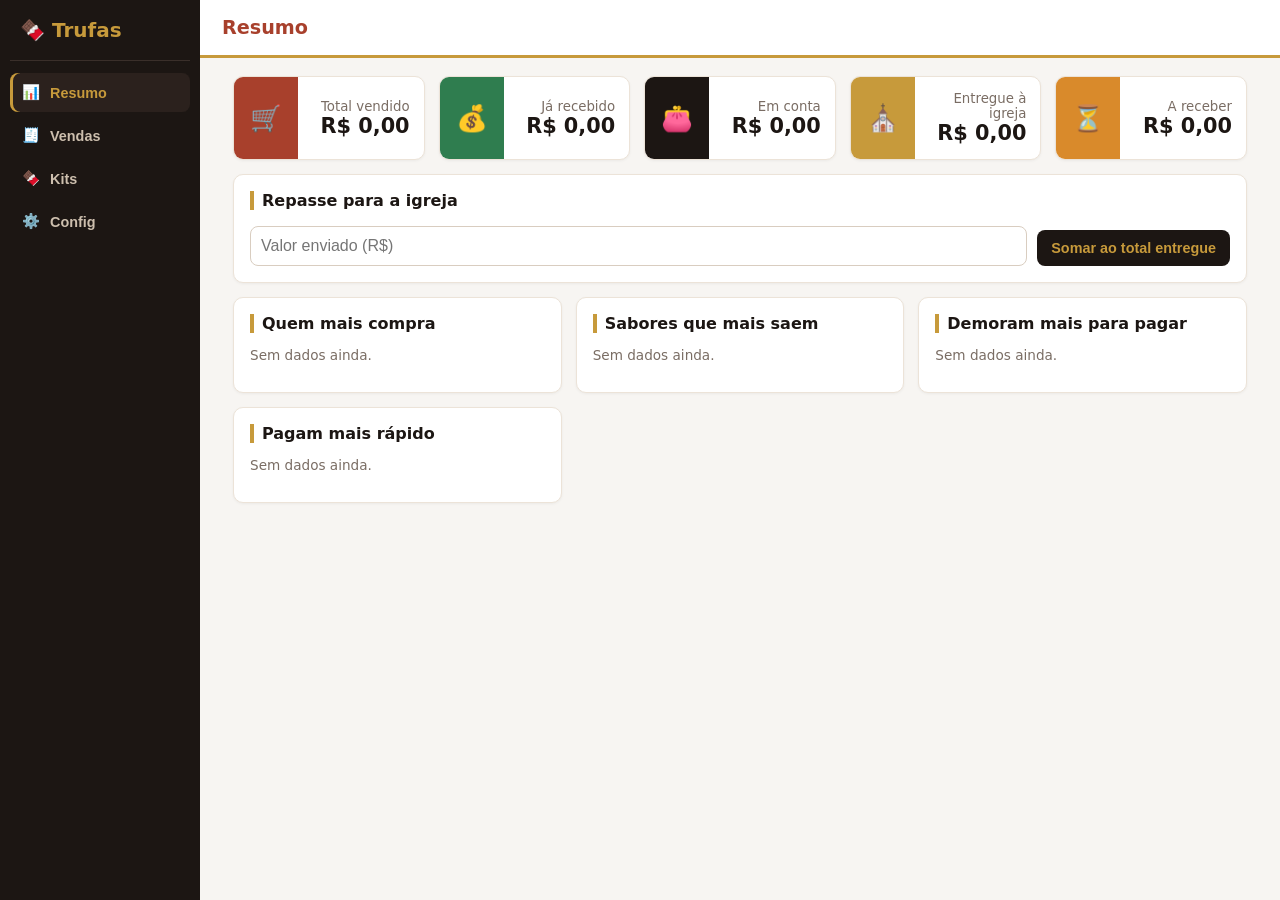
==== index.html @ f1617c24 "Site de vendas de trufas" ====
<!DOCTYPE html>
<html lang="pt-BR"><head><meta charset="utf-8">
<meta name="viewport" content="width=device-width,initial-scale=1">
<title>Trufas da Igreja</title><link rel="stylesheet" href="css/style.css"></head><body>
<aside><div class="logo">🍫 <span>Trufas</span></div><nav>
<button data-t="resumo" class="on"><i>📊</i><span>Resumo</span></button><button data-t="vendas"><i>🧾</i><span>Vendas</span></button><button data-t="kits"><i>🍫</i><span>Kits</span></button><button data-t="config"><i>⚙️</i><span>Config</span></button></nav></aside>
<div class="wrap"><div class="top"><h1 id="tt">Resumo</h1></div><main>
<section id="resumo"><div class="cards" id="cards"></div>
<div class="box"><h2>Repasse para a igreja</h2><div class="row"><input id="rep" type="number" step="0.01" min="0" placeholder="Valor enviado (R$)"><button id="repBtn">Somar ao total entregue</button></div></div>
<div class="grid"><div class="box"><h2>Quem mais compra</h2><div id="top"></div></div><div class="box"><h2>Sabores que mais saem</h2><div id="sab"></div></div>
<div class="box"><h2>Demoram mais para pagar</h2><div id="lento"></div></div><div class="box"><h2>Pagam mais rápido</h2><div id="rapido"></div></div></div></section>
<section id="vendas" hidden>
<form id="fv" class="pos"><div class="box"><div class="row"><label>Quem comprou<input name="buyer" placeholder="Nome" required></label><label>Data da venda<input type="date" name="date" required></label></div>
<h2>Escolha os kits</h2><div id="tiles" class="tiles"></div></div>
<div class="cartbox"><div id="cart"></div>
<div class="pay"><label class="chk"><input type="checkbox" name="paid"> Já pagou</label>
<div id="pg" hidden class="row"><label>Como<select name="method"><option>Pix</option><option>Dinheiro</option></select></label><label>Data do pagamento<input type="date" name="paidDate"></label></div>
<label class="chk"><input type="checkbox" name="delivered"> Já foi entregue</label></div>
<div class="tot"><span>Total</span><b id="tot">R$ 0,00</b></div><button class="big">SALVAR VENDA</button></div></form>
<div class="box"><div class="row"><input id="busca" placeholder="🔍 Buscar comprador"><select id="flt"><option value="">Todas</option><option value="np">Não pagas</option><option value="ne">Não entregues</option></select></div>
<div class="tw"><table><thead><tr><th></th><th>Data</th><th>Comprador</th><th>Kits</th><th>Valor</th><th>Pagamento</th><th>Entrega</th><th></th></tr></thead><tbody id="lista"></tbody></table></div></div></section>
<section id="kits" hidden><form id="fk" class="box"><h2>Cadastrar kit</h2><div class="row"><label>Sabores (separe por vírgula)<input name="f" placeholder="chocolate, ninho, morango" required></label><button>Cadastrar kit</button></div>
<p class="mut">Número automático: se os sabores já existirem em um kit, soma +1 no estoque dele. Para mudar só a quantidade, use os botões na tabela abaixo.</p></form>
<div class="box"><div class="tw"><table><thead><tr><th>Kit</th><th>Sabores</th><th>Estoque (ajuste aqui)</th><th>Vendidos</th><th>Restam</th><th></th></tr></thead><tbody id="kitlist"></tbody></table></div></div></section>
<section id="config" hidden><form id="fc" class="box"><h2>Conexão com o GitHub</h2>
<label>Usuário do GitHub<input name="owner" required></label><label>Nome do repositório<input name="repo" required></label>
<label>Token (fica só neste aparelho)<input name="token" type="password" placeholder="github_pat_..."></label>
<p class="mut">Token fine-grained, só deste repositório, permissão <b>Contents: Read and write</b>. Sem token o site só mostra os dados.</p><button>Salvar configuração</button></form></section>
</main></div><div id="toast"></div><script src="js/app.js"></script></body></html>
---- css/style.css ----
:root{--tom:#a8402c;--gold:#c79a3b;--ink:#1c1613;--mut:#7a6d64;--line:#ece3d8;--bg:#f7f5f2}
*{box-sizing:border-box}body{margin:0;display:flex;min-height:100vh;font-family:system-ui,sans-serif;background:var(--bg);color:var(--ink)}
aside{width:200px;background:var(--ink);position:sticky;top:0;height:100vh;padding:18px 10px;flex-shrink:0}
.logo{color:var(--gold);font-weight:800;font-size:1.25rem;padding:0 10px 18px;border-bottom:1px solid #3a2f2a;margin-bottom:12px}
nav button{display:flex;gap:10px;align-items:center;width:100%;background:none;color:#cdbfae;text-align:left;margin-bottom:4px;padding:11px 12px;border-radius:8px}
nav button.on{background:#2b211d;color:var(--gold);box-shadow:inset 3px 0 var(--gold)}nav i{font-style:normal}
.wrap{flex:1;min-width:0}.top{background:#fff;border-bottom:3px solid var(--gold);padding:16px 22px}h1{margin:0;font-size:1.2rem;color:var(--tom)}
main{max-width:1050px;margin:auto;padding:18px}
h2{margin:0 0 12px;font-size:1rem;border-left:4px solid var(--gold);padding-left:8px}
.box{background:#fff;border:1px solid var(--line);border-radius:10px;padding:16px;margin-bottom:14px;box-shadow:0 1px 3px #0000000d}
.cards{display:grid;grid-template-columns:repeat(auto-fit,minmax(190px,1fr));gap:14px;margin-bottom:14px}
.card{background:#fff;border:1px solid var(--line);border-radius:10px;display:flex;align-items:center;gap:12px;padding:0 14px 0 0;overflow:hidden;box-shadow:0 1px 3px #0000000d}
.card i{font-style:normal;font-size:1.6rem;width:64px;align-self:stretch;display:grid;place-items:center;background:var(--tom)}
.card:nth-child(2) i{background:#2f7d4f}.card:nth-child(3) i{background:var(--ink)}.card:nth-child(4) i{background:var(--gold)}.card:nth-child(5) i{background:#d98a2b}
.card div{padding:14px 0;text-align:right;flex:1}.card small{color:var(--mut);display:block}.card b{font-size:1.3rem}
.grid{display:grid;grid-template-columns:repeat(auto-fit,minmax(290px,1fr));gap:14px}.grid .box{margin:0}
.rk{display:flex;gap:10px;align-items:center;padding:8px 0;border-bottom:1px solid var(--line)}.rk:last-child{border:0}
.rk i{font-style:normal;background:var(--ink);color:var(--gold);width:24px;height:24px;border-radius:50%;display:grid;place-items:center;font-size:.8rem;font-weight:700}.rk span{flex:1}.rk b{color:var(--tom)}
label{display:block;margin-bottom:10px;font-size:.82rem;color:var(--mut)}
input,select{width:100%;padding:10px;margin-top:4px;border-radius:8px;border:1px solid #d9cdc0;background:#fff;color:var(--ink);font-size:1rem}
.chk{display:flex;align-items:center;gap:8px;color:var(--ink);font-size:.95rem}.chk input{width:auto;margin:0}
button{background:var(--ink);color:var(--gold);border:0;border-radius:8px;padding:10px 14px;font-weight:700;font-size:.9rem;cursor:pointer}
button.bad{background:#fbe9e5;color:var(--tom)}button.ok{background:#e4f3df;color:#2f6b25}button.no{background:#fbf1d9;color:#8a6410}
.row{display:flex;gap:10px;flex-wrap:wrap;align-items:flex-end}.row>*{flex:1;min-width:140px}.row button{flex:0 0 auto}
.pos{display:grid;grid-template-columns:1fr 340px;gap:14px;margin-bottom:14px}.pos .box{margin:0}
.tiles{display:grid;grid-template-columns:repeat(auto-fill,minmax(150px,1fr));gap:10px}
.tile{position:relative;background:#fff;color:var(--ink);border:2px solid var(--line);text-align:left;padding:12px;min-height:96px}
.tile.sel{border-color:var(--gold);box-shadow:0 3px 10px #c79a3b44}.tile b{color:var(--tom);font-size:1.05rem;display:block}
.tile small{display:block;color:var(--mut);font-weight:400;margin-top:4px}.tile em{font-style:normal;display:block;margin-top:6px;font-size:.78rem;color:var(--mut)}
.tile .bd{position:absolute;top:-8px;right:-8px;background:var(--tom);color:#fff;border-radius:12px;min-width:24px;text-align:center;font-size:.8rem}.tile .bd:empty{display:none}
.cartbox{background:#fff;border:1px solid var(--line);border-radius:10px;padding:16px;display:flex;flex-direction:column;box-shadow:0 1px 3px #0000000d}
.cartbox h3{margin:0 0 8px;font-size:1.1rem}.items{min-height:90px;border-top:1px solid var(--line);margin-bottom:10px}
.ci{display:flex;align-items:center;gap:6px;padding:9px 0;border-bottom:1px solid var(--line)}.ci span{flex:1;font-weight:600}.ci small{display:block;color:var(--mut);font-weight:400;font-size:.75rem}
.ci button{padding:2px 9px;background:#f1ebe3;color:var(--ink)}.pay{border-top:1px solid var(--line);padding-top:12px}.pay .chk{margin-bottom:10px}
.tot{display:flex;justify-content:space-between;align-items:baseline;margin:6px 0 12px}.tot b{font-size:1.8rem}
.big{background:var(--tom);color:#fff;padding:14px;font-size:1rem}
.tw{overflow-x:auto;margin-top:10px}table{width:100%;border-collapse:collapse;font-size:.9rem}
th{text-align:left;color:var(--mut);font-size:.72rem;text-transform:uppercase;padding:8px;border-bottom:2px solid var(--line)}
td{padding:9px 8px;border-bottom:1px solid var(--line);white-space:nowrap}td small{color:var(--mut)}td button{padding:5px 9px;font-size:.78rem}
.dot{display:inline-block;width:11px;height:11px;border-radius:50%;background:var(--tom)}.dot.m{background:var(--gold)}.dot.g{background:#2f9a5b}
.mut{color:var(--mut);font-size:.85rem}
#toast{position:fixed;bottom:80px;left:50%;transform:translateX(-50%);background:var(--ink);color:var(--gold);padding:10px 16px;border-radius:20px;display:none;font-weight:700;z-index:9}
@media(max-width:820px){body{display:block}aside{position:fixed;top:auto;bottom:0;left:0;right:0;width:100%;height:60px;padding:0;z-index:8}
.logo{display:none}nav{display:flex;height:100%}nav button{flex-direction:column;justify-content:center;gap:0;margin:0;border-radius:0;text-align:center;font-size:.72rem}nav button.on{box-shadow:inset 0 3px var(--gold)}
.wrap{padding-bottom:70px}.pos{grid-template-columns:1fr}main{padding:12px}}
.qn{width:70px;text-align:center;margin:0;padding:6px}
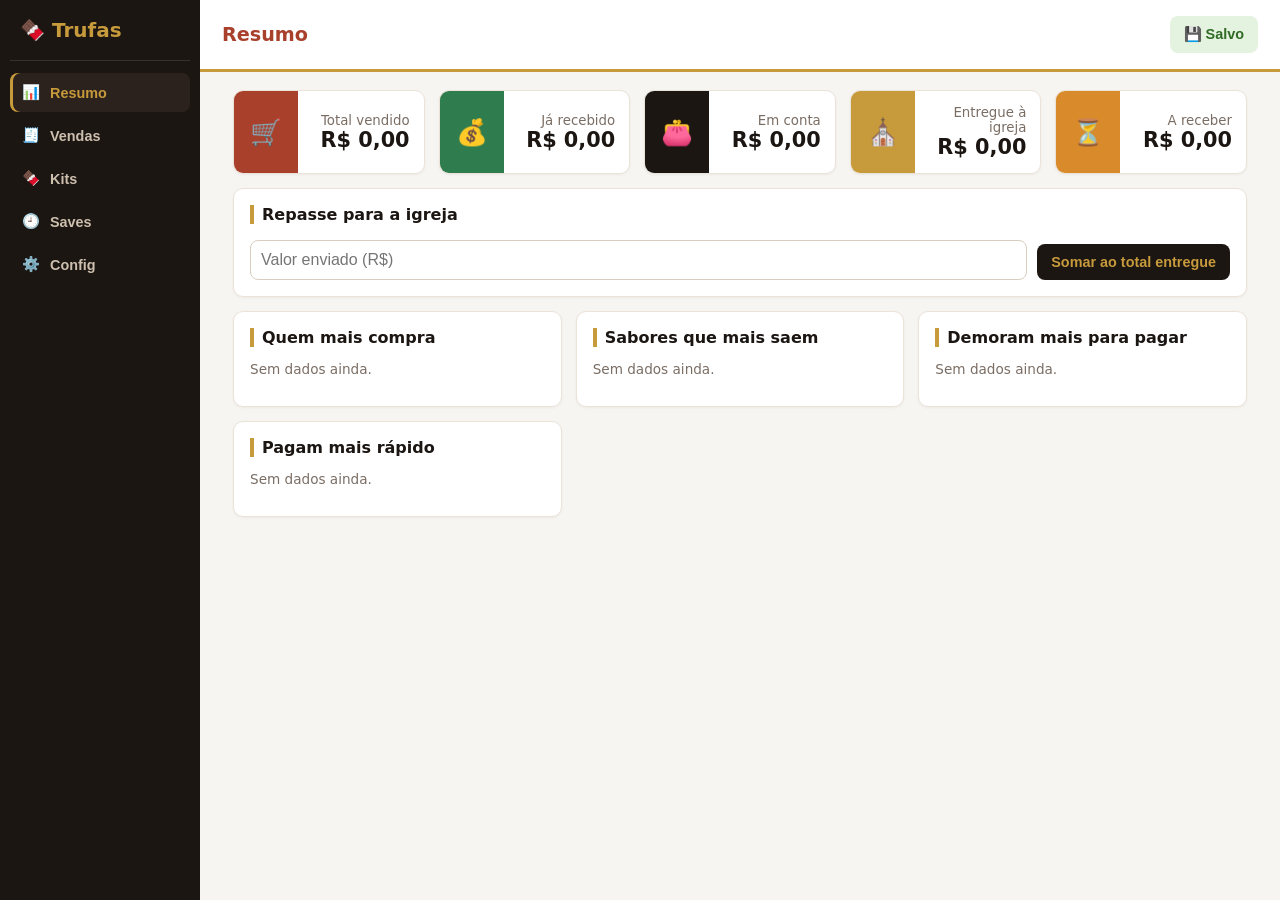
==== commit 80ae26c3: "Botão salvar, autosave e histórico de saves" ====
--- a/index.html
+++ b/index.html
@@ -3,8 +3,8 @@
 <meta name="viewport" content="width=device-width,initial-scale=1">
 <title>Trufas da Igreja</title><link rel="stylesheet" href="css/style.css"></head><body>
 <aside><div class="logo">🍫 <span>Trufas</span></div><nav>
-<button data-t="resumo" class="on"><i>📊</i><span>Resumo</span></button><button data-t="vendas"><i>🧾</i><span>Vendas</span></button><button data-t="kits"><i>🍫</i><span>Kits</span></button><button data-t="config"><i>⚙️</i><span>Config</span></button></nav></aside>
-<div class="wrap"><div class="top"><h1 id="tt">Resumo</h1></div><main>
+<button data-t="resumo" class="on"><i>📊</i><span>Resumo</span></button><button data-t="vendas"><i>🧾</i><span>Vendas</span></button><button data-t="kits"><i>🍫</i><span>Kits</span></button><button data-t="saves"><i>🕘</i><span>Saves</span></button><button data-t="config"><i>⚙️</i><span>Config</span></button></nav></aside>
+<div class="wrap"><div class="top"><h1 id="tt">Resumo</h1><button id="sv">💾 <span>Salvo</span></button></div><main>
 <section id="resumo"><div class="cards" id="cards"></div>
 <div class="box"><h2>Repasse para a igreja</h2><div class="row"><input id="rep" type="number" step="0.01" min="0" placeholder="Valor enviado (R$)"><button id="repBtn">Somar ao total entregue</button></div></div>
 <div class="grid"><div class="box"><h2>Quem mais compra</h2><div id="top"></div></div><div class="box"><h2>Sabores que mais saem</h2><div id="sab"></div></div>
@@ -22,6 +22,7 @@
 <section id="kits" hidden><form id="fk" class="box"><h2>Cadastrar kit</h2><div class="row"><label>Sabores (separe por vírgula)<input name="f" placeholder="chocolate, ninho, morango" required></label><button>Cadastrar kit</button></div>
 <p class="mut">Número automático: se os sabores já existirem em um kit, soma +1 no estoque dele. Para mudar só a quantidade, use os botões na tabela abaixo.</p></form>
 <div class="box"><div class="tw"><table><thead><tr><th>Kit</th><th>Sabores</th><th>Estoque (ajuste aqui)</th><th>Vendidos</th><th>Restam</th><th></th></tr></thead><tbody id="kitlist"></tbody></table></div></div></section>
+<section id="saves" hidden><p class="mut">Guarda os últimos 10 saves manuais e 10 automáticos (a cada 1 min, se houver alteração).</p><div class="grid"><div class="box"><h2>Manuais</h2><div id="sm"></div></div><div class="box"><h2>Automáticos</h2><div id="sa"></div></div></div></section>
 <section id="config" hidden><form id="fc" class="box"><h2>Conexão com o GitHub</h2>
 <label>Usuário do GitHub<input name="owner" required></label><label>Nome do repositório<input name="repo" required></label>
 <label>Token (fica só neste aparelho)<input name="token" type="password" placeholder="github_pat_..."></label>
--- a/css/style.css
+++ b/css/style.css
@@ -44,3 +44,4 @@
 .logo{display:none}nav{display:flex;height:100%}nav button{flex-direction:column;justify-content:center;gap:0;margin:0;border-radius:0;text-align:center;font-size:.72rem}nav button.on{box-shadow:inset 0 3px var(--gold)}
 .wrap{padding-bottom:70px}.pos{grid-template-columns:1fr}main{padding:12px}}
 .qn{width:70px;text-align:center;margin:0;padding:6px}
+.top{display:flex;justify-content:space-between;align-items:center}#sv{background:#e4f3df;color:#2f6b25}#sv.dirty{background:var(--tom);color:#fff}#sv:disabled{opacity:.6}
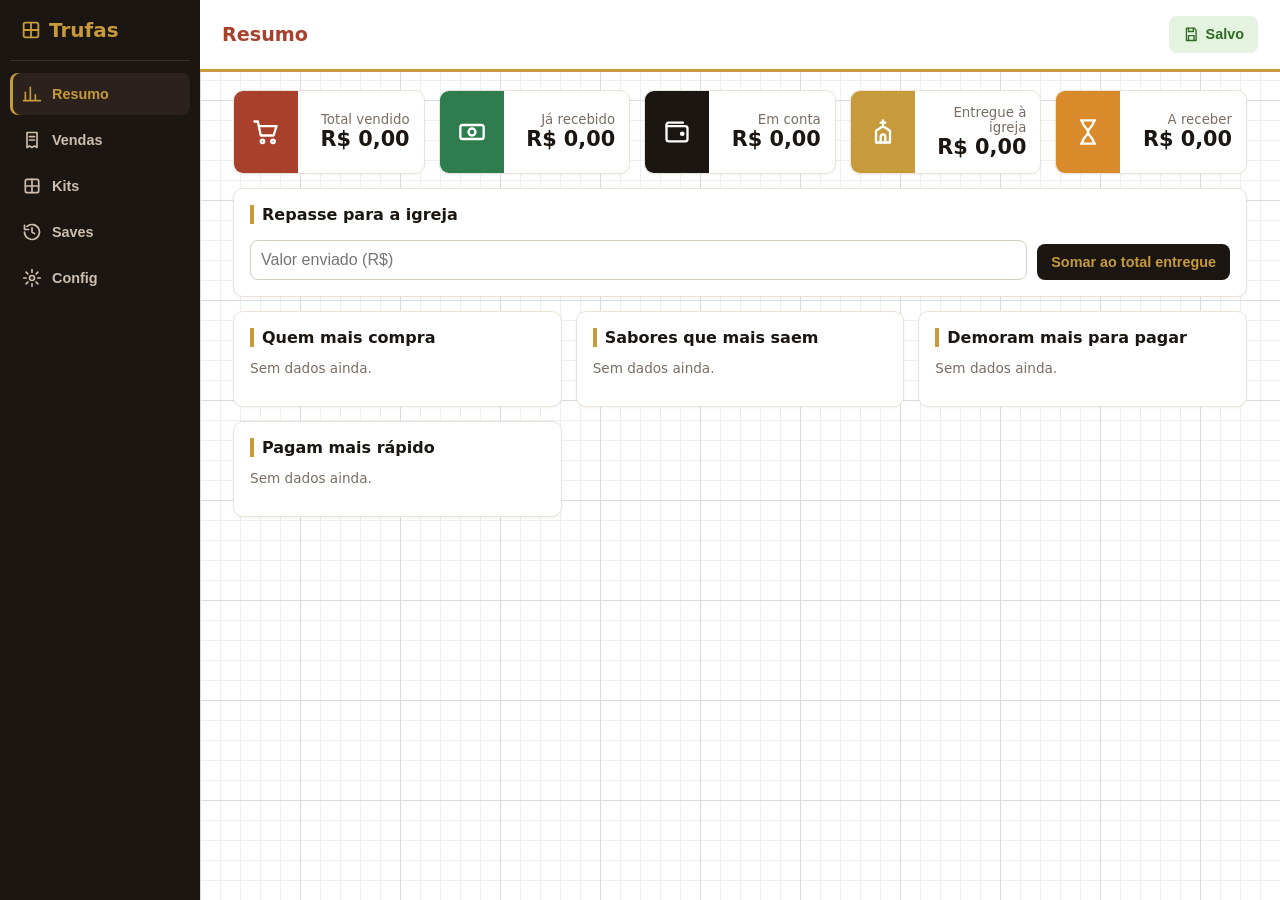
==== commit 801e2eb3: "Fundo quadriculado, ícones SVG e alinhamento do estoque" ====
--- a/index.html
+++ b/index.html
@@ -1,10 +1,23 @@
 <!DOCTYPE html>
 <html lang="pt-BR"><head><meta charset="utf-8">
 <meta name="viewport" content="width=device-width,initial-scale=1">
-<title>Trufas da Igreja</title><link rel="stylesheet" href="css/style.css"></head><body>
-<aside><div class="logo">🍫 <span>Trufas</span></div><nav>
-<button data-t="resumo" class="on"><i>📊</i><span>Resumo</span></button><button data-t="vendas"><i>🧾</i><span>Vendas</span></button><button data-t="kits"><i>🍫</i><span>Kits</span></button><button data-t="saves"><i>🕘</i><span>Saves</span></button><button data-t="config"><i>⚙️</i><span>Config</span></button></nav></aside>
-<div class="wrap"><div class="top"><h1 id="tt">Resumo</h1><button id="sv">💾 <span>Salvo</span></button></div><main>
+<title>Trufas da Igreja</title><link rel="stylesheet" href="css/style.css"></head><body><svg width="0" height="0" style="position:absolute" aria-hidden="true"><defs>
+<symbol id="i-chart" viewBox="0 0 24 24"><path d="M4 20V10M10 20V4M16 20v-7M22 20H2"/></symbol>
+<symbol id="i-receipt" viewBox="0 0 24 24"><path d="M6 3h12v18l-3-2-3 2-3-2-3 2z"/><path d="M9 8h6M9 12h6"/></symbol>
+<symbol id="i-bar" viewBox="0 0 24 24"><rect x="4" y="4" width="16" height="16" rx="2"/><path d="M4 12h16M12 4v16"/></symbol>
+<symbol id="i-gear" viewBox="0 0 24 24"><circle cx="12" cy="12" r="3"/><path d="M12 2v3M12 19v3M2 12h3M19 12h3M4.9 4.9L7 7M17 17l2.1 2.1M4.9 19.1L7 17M17 7l2.1-2.1"/></symbol>
+<symbol id="i-hist" viewBox="0 0 24 24"><path d="M3 12a9 9 0 1 0 3-6.7"/><path d="M3 4v5h5M12 7v5l3 2"/></symbol>
+<symbol id="i-cart" viewBox="0 0 24 24"><circle cx="9" cy="20" r="1.5"/><circle cx="18" cy="20" r="1.5"/><path d="M2 3h3l2.5 12h11L21 7H6"/></symbol>
+<symbol id="i-cash" viewBox="0 0 24 24"><rect x="2" y="6" width="20" height="12" rx="2"/><circle cx="12" cy="12" r="3"/></symbol>
+<symbol id="i-wallet" viewBox="0 0 24 24"><path d="M3 7h16a2 2 0 0 1 2 2v9a2 2 0 0 1-2 2H5a2 2 0 0 1-2-2z"/><path d="M3 7V6a2 2 0 0 1 2-2h12"/><circle cx="16.5" cy="13.5" r="1"/></symbol>
+<symbol id="i-church" viewBox="0 0 24 24"><path d="M12 2v5M10 4h4M12 7l6 4v10H6V11z"/><path d="M10 21v-5a2 2 0 0 1 4 0v5"/></symbol>
+<symbol id="i-hour" viewBox="0 0 24 24"><path d="M6 2h12M6 22h12M7 2c0 6 5 6 5 10s-5 4-5 10M17 2c0 6-5 6-5 10s5 4 5 10"/></symbol>
+<symbol id="i-save" viewBox="0 0 24 24"><path d="M5 3h11l3 3v15H5z"/><path d="M8 3v5h7V3M8 21v-7h8v7"/></symbol>
+<symbol id="i-trash" viewBox="0 0 24 24"><path d="M4 7h16M9 7V4h6v3M6 7l1 14h10l1-14M10 11v6M14 11v6"/></symbol>
+</defs></svg>
+<aside><div class="logo"><svg class="ic"><use href="#i-bar"/></svg> <span>Trufas</span></div><nav>
+<button data-t="resumo" class="on"><i><svg class="ic"><use href="#i-chart"/></svg></i><span>Resumo</span></button><button data-t="vendas"><i><svg class="ic"><use href="#i-receipt"/></svg></i><span>Vendas</span></button><button data-t="kits"><i><svg class="ic"><use href="#i-bar"/></svg></i><span>Kits</span></button><button data-t="saves"><i><svg class="ic"><use href="#i-hist"/></svg></i><span>Saves</span></button><button data-t="config"><i><svg class="ic"><use href="#i-gear"/></svg></i><span>Config</span></button></nav></aside>
+<div class="wrap"><div class="top"><h1 id="tt">Resumo</h1><button id="sv"><svg class="ic"><use href="#i-save"/></svg> <span>Salvo</span></button></div><main>
 <section id="resumo"><div class="cards" id="cards"></div>
 <div class="box"><h2>Repasse para a igreja</h2><div class="row"><input id="rep" type="number" step="0.01" min="0" placeholder="Valor enviado (R$)"><button id="repBtn">Somar ao total entregue</button></div></div>
 <div class="grid"><div class="box"><h2>Quem mais compra</h2><div id="top"></div></div><div class="box"><h2>Sabores que mais saem</h2><div id="sab"></div></div>
@@ -17,7 +30,7 @@
 <div id="pg" hidden class="row"><label>Como<select name="method"><option>Pix</option><option>Dinheiro</option></select></label><label>Data do pagamento<input type="date" name="paidDate"></label></div>
 <label class="chk"><input type="checkbox" name="delivered"> Já foi entregue</label></div>
 <div class="tot"><span>Total</span><b id="tot">R$ 0,00</b></div><button class="big">SALVAR VENDA</button></div></form>
-<div class="box"><div class="row"><input id="busca" placeholder="🔍 Buscar comprador"><select id="flt"><option value="">Todas</option><option value="np">Não pagas</option><option value="ne">Não entregues</option></select></div>
+<div class="box"><div class="row"><input id="busca" placeholder="Buscar comprador"><select id="flt"><option value="">Todas</option><option value="np">Não pagas</option><option value="ne">Não entregues</option></select></div>
 <div class="tw"><table><thead><tr><th></th><th>Data</th><th>Comprador</th><th>Kits</th><th>Valor</th><th>Pagamento</th><th>Entrega</th><th></th></tr></thead><tbody id="lista"></tbody></table></div></div></section>
 <section id="kits" hidden><form id="fk" class="box"><h2>Cadastrar kit</h2><div class="row"><label>Sabores (separe por vírgula)<input name="f" placeholder="chocolate, ninho, morango" required></label><button>Cadastrar kit</button></div>
 <p class="mut">Número automático: se os sabores já existirem em um kit, soma +1 no estoque dele. Para mudar só a quantidade, use os botões na tabela abaixo.</p></form>
--- a/css/style.css
+++ b/css/style.css
@@ -45,3 +45,8 @@
 .wrap{padding-bottom:70px}.pos{grid-template-columns:1fr}main{padding:12px}}
 .qn{width:70px;text-align:center;margin:0;padding:6px}
 .top{display:flex;justify-content:space-between;align-items:center}#sv{background:#e4f3df;color:#2f6b25}#sv.dirty{background:var(--tom);color:#fff}#sv:disabled{opacity:.6}
+.wrap{background-color:#fff;background-image:linear-gradient(#d9dcdf 1px,transparent 1px),linear-gradient(90deg,#d9dcdf 1px,transparent 1px),linear-gradient(#eceef0 1px,transparent 1px),linear-gradient(90deg,#eceef0 1px,transparent 1px);background-size:100px 100px,100px 100px,20px 20px,20px 20px}
+.ic{width:1.15em;height:1.15em;fill:none;stroke:currentColor;stroke-width:2;stroke-linecap:round;stroke-linejoin:round;vertical-align:-.2em}
+.card i{color:#fff}.card i .ic{width:28px;height:28px}nav i{display:flex}nav .ic{width:20px;height:20px}.logo .ic{width:22px;height:22px}
+td{vertical-align:middle}.stk{display:flex;align-items:center;gap:6px}.stk button{width:32px;height:32px;padding:0;display:grid;place-items:center;flex:none}.stk .qn{width:64px;height:32px;padding:0;flex:none}
+#sv,.bad{display:inline-flex;align-items:center;gap:6px;justify-content:center}
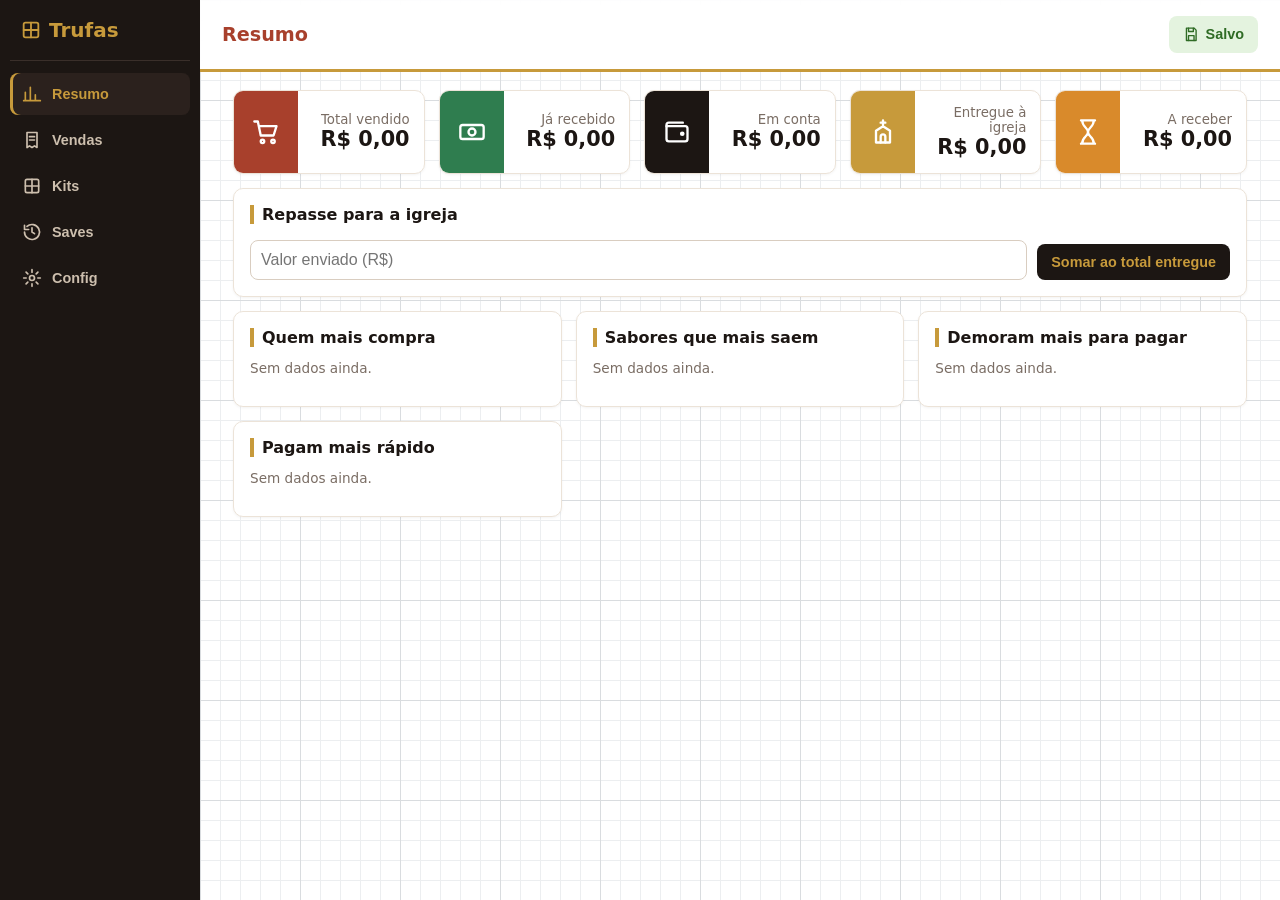
==== commit 9555cb5a: "Responsividade mobile e fundo em tela cheia" ====
--- a/index.html
+++ b/index.html
@@ -1,7 +1,7 @@
 <!DOCTYPE html>
 <html lang="pt-BR"><head><meta charset="utf-8">
 <meta name="viewport" content="width=device-width,initial-scale=1">
-<title>Trufas da Igreja</title><link rel="stylesheet" href="css/style.css"></head><body><svg width="0" height="0" style="position:absolute" aria-hidden="true"><defs>
+<title>Trufas da Igreja</title><link rel="icon" type="image/png" sizes="32x32" href="img/favicon-32.png"><link rel="icon" type="image/png" sizes="192x192" href="img/favicon-192.png"><link rel="apple-touch-icon" href="img/apple-touch-icon.png"><link rel="stylesheet" href="css/style.css"></head><body><svg width="0" height="0" style="position:absolute" aria-hidden="true"><defs>
 <symbol id="i-chart" viewBox="0 0 24 24"><path d="M4 20V10M10 20V4M16 20v-7M22 20H2"/></symbol>
 <symbol id="i-receipt" viewBox="0 0 24 24"><path d="M6 3h12v18l-3-2-3 2-3-2-3 2z"/><path d="M9 8h6M9 12h6"/></symbol>
 <symbol id="i-bar" viewBox="0 0 24 24"><rect x="4" y="4" width="16" height="16" rx="2"/><path d="M4 12h16M12 4v16"/></symbol>
@@ -34,7 +34,7 @@
 <div class="tw"><table><thead><tr><th></th><th>Data</th><th>Comprador</th><th>Kits</th><th>Valor</th><th>Pagamento</th><th>Entrega</th><th></th></tr></thead><tbody id="lista"></tbody></table></div></div></section>
 <section id="kits" hidden><form id="fk" class="box"><h2>Cadastrar kit</h2><div class="row"><label>Sabores (separe por vírgula)<input name="f" placeholder="chocolate, ninho, morango" required></label><button>Cadastrar kit</button></div>
 <p class="mut">Número automático: se os sabores já existirem em um kit, soma +1 no estoque dele. Para mudar só a quantidade, use os botões na tabela abaixo.</p></form>
-<div class="box"><div class="tw"><table><thead><tr><th>Kit</th><th>Sabores</th><th>Estoque (ajuste aqui)</th><th>Vendidos</th><th>Restam</th><th></th></tr></thead><tbody id="kitlist"></tbody></table></div></div></section>
+<div class="box"><div class="tw"><table><thead><tr><th>Kit</th><th>Sabores</th><th>Em estoque</th><th>Vendidos</th><th></th></tr></thead><tbody id="kitlist"></tbody></table></div></div></section>
 <section id="saves" hidden><p class="mut">Guarda os últimos 10 saves manuais e 10 automáticos (a cada 1 min, se houver alteração).</p><div class="grid"><div class="box"><h2>Manuais</h2><div id="sm"></div></div><div class="box"><h2>Automáticos</h2><div id="sa"></div></div></div></section>
 <section id="config" hidden><form id="fc" class="box"><h2>Conexão com o GitHub</h2>
 <label>Usuário do GitHub<input name="owner" required></label><label>Nome do repositório<input name="repo" required></label>
--- a/css/style.css
+++ b/css/style.css
@@ -50,3 +50,17 @@
 .card i{color:#fff}.card i .ic{width:28px;height:28px}nav i{display:flex}nav .ic{width:20px;height:20px}.logo .ic{width:22px;height:22px}
 td{vertical-align:middle}.stk{display:flex;align-items:center;gap:6px}.stk button{width:32px;height:32px;padding:0;display:grid;place-items:center;flex:none}.stk .qn{width:64px;height:32px;padding:0;flex:none}
 #sv,.bad{display:inline-flex;align-items:center;gap:6px;justify-content:center}
+
+body{background:#fff}.wrap{background:none;min-height:100vh;min-height:100dvh}
+body::before{content:"";position:fixed;inset:0;z-index:-1;pointer-events:none;background-image:linear-gradient(#d9dcdf 1px,transparent 1px),linear-gradient(90deg,#d9dcdf 1px,transparent 1px),linear-gradient(#eceef0 1px,transparent 1px),linear-gradient(90deg,#eceef0 1px,transparent 1px);background-size:100px 100px,100px 100px,20px 20px,20px 20px}
+.top{background:rgba(255,255,255,.9);backdrop-filter:blur(4px)}
+#fk .row{align-items:flex-end}#fk label{margin:0;flex:2 1 240px}#fk button{height:44px;flex:1 1 160px}
+@media(max-width:820px){
+html,body{overflow-x:hidden}body::before{background-size:80px 80px,80px 80px,16px 16px,16px 16px}
+.tw{overflow:visible;margin-top:12px}table,tbody{display:block}thead{display:none}
+tr{display:block;border:1px solid var(--line);border-radius:10px;padding:6px 12px;margin-bottom:10px;background:#fff}
+td{display:flex;justify-content:space-between;align-items:center;gap:10px;border:0;padding:6px 0;white-space:normal;text-align:right}
+td::before{content:attr(data-label);color:var(--mut);font-size:.72rem;text-transform:uppercase;text-align:left;flex:none}
+td[data-label=""]{justify-content:flex-end}td[data-label=""]::before{display:none}
+td button{padding:8px 12px;font-size:.85rem}.row>*{min-width:0}.top{padding:12px 14px}
+}
